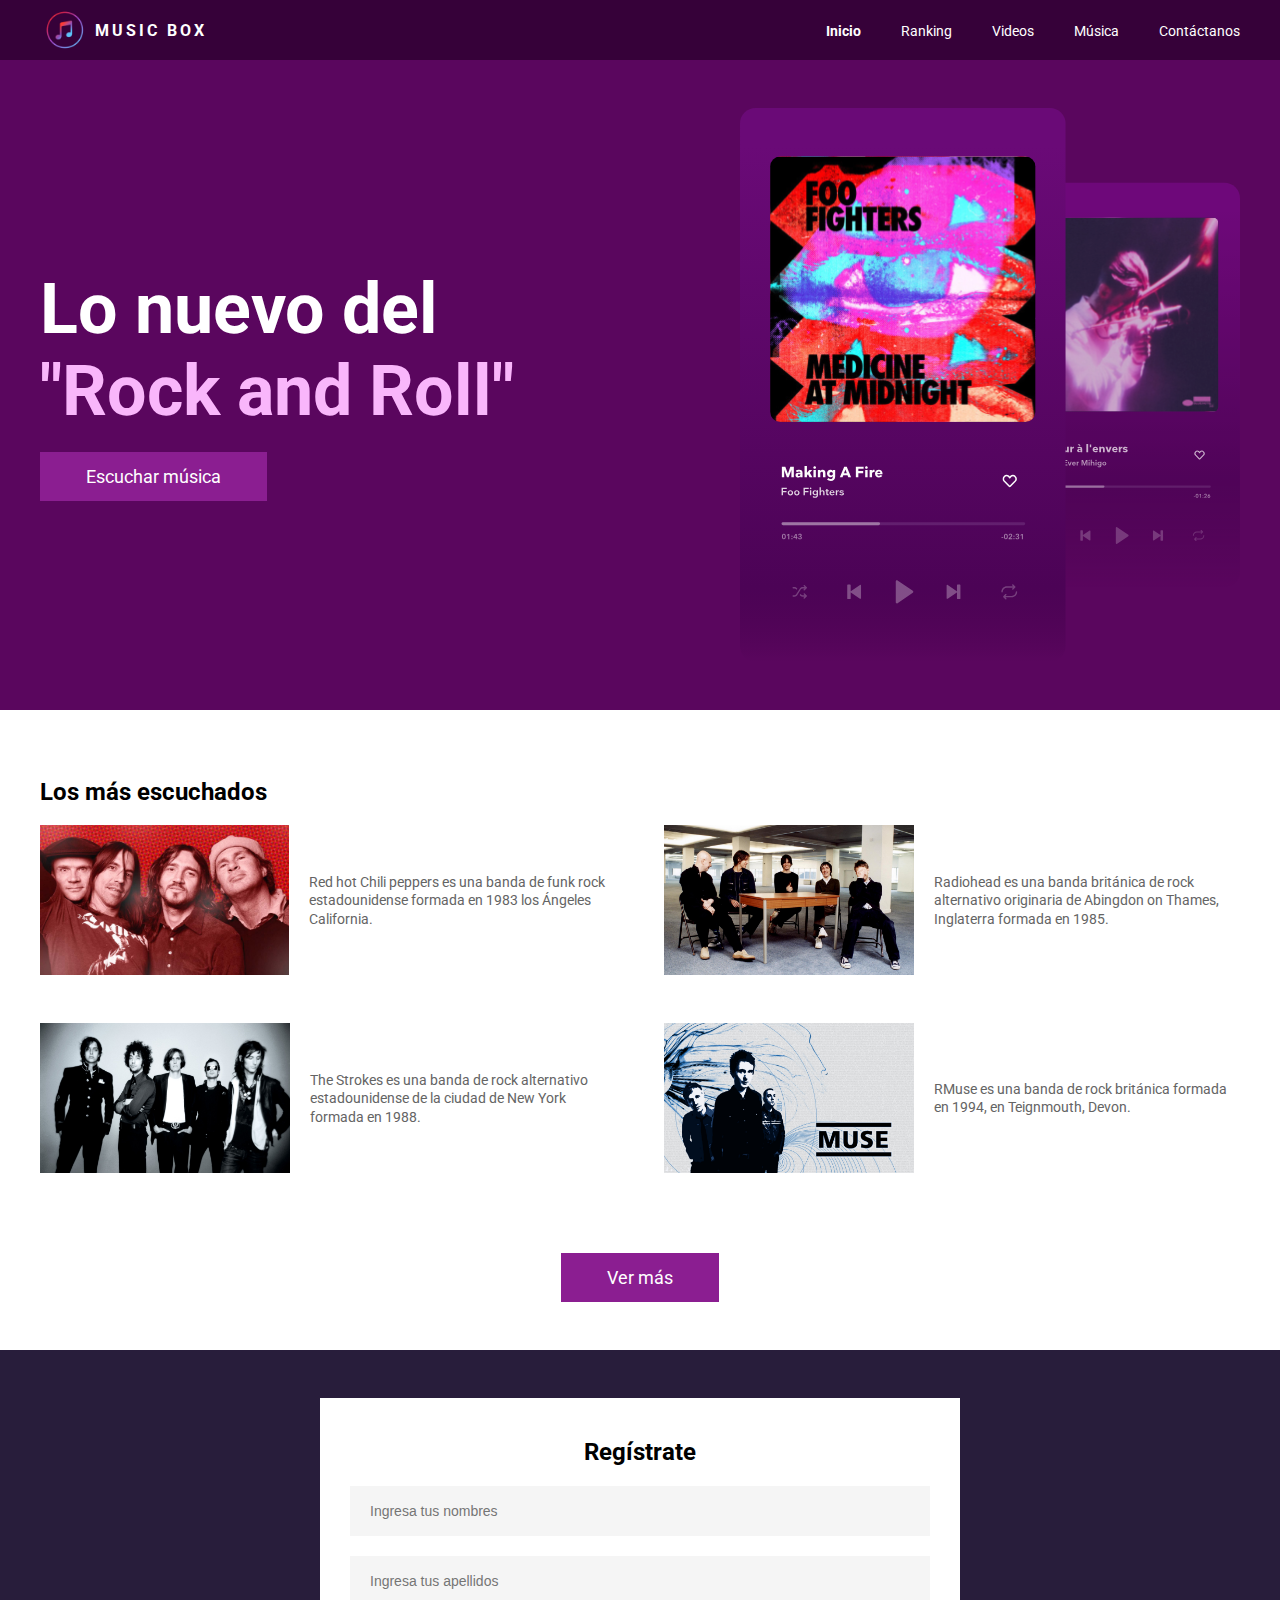
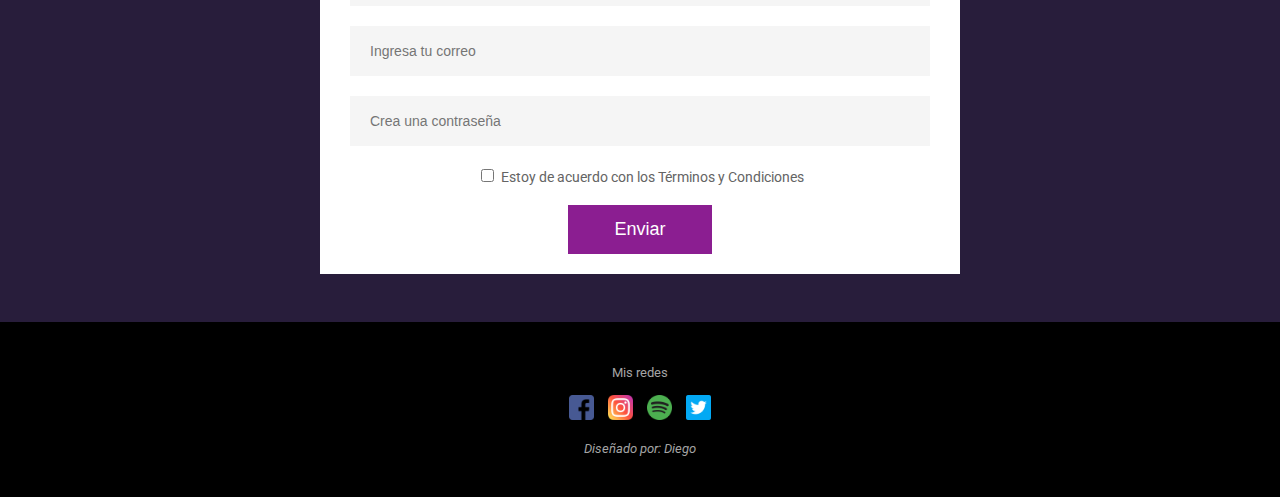
==== index.html @ e7a9f87d "Update index.html" ====
<!DOCTYPE html>
<html lang="en">

<head>
  <meta charset="UTF-8">
  <meta http-equiv="X-UA-Compatible" content="IE=edge">
  <meta name="viewport" content="width=device-width, initial-scale=1.0">
  <link rel="stylesheet" href="./style.css">
  <title>Inicio</title>
</head>

<body>
  <style>
    body {
      margin: 0;
      padding: 0;
      font-family: 'Roboto', sans-serif;
    }

    nav {
      background-color: #360139;
      height: 60px;
    }

    a {
      text-decoration: none;
    }

    h1 {
      margin: 0;
    }

    .text {
      font-size: 14px;
      color: #646464;
    }

    .container {
      max-width: 1200px;
      min-width: 500px;
      width: 100%;
      margin: auto;
      padding: 0 10px;
    }

    .fx-between {
      display: flex;
      align-items: center;
      justify-content: space-between;
    }

    .fx-item-center {
      display: flex;
      align-items: center;
    }

    .listas {
      list-style: none;
    }

    .listas a {
      color: #fff;
      margin-left: 40px;
      font-size: 14px;
    }

    .button-one {
      background-color: #8b1e91;
      padding: 14px 46px;
      display: inline-block;
      color: #fff;
      /* font-weight: bolder; */
      font-size: 18px;
      border: none;
      cursor: pointer;
    }

    /* header */
    .header {
      background-color: #5a065e;
    }

    .header-music {
      padding: 3rem 0;
    }

    .header-title {
      font-size: 70px;
      max-width: 550px;
      color: #fff;
      margin-bottom: 20px;
    }

    .header-title span {
      color: #f9b6fb;
    }

    .header-img {
      max-width: 500px;
      min-width: 200px;
    }

    /* los mas escuchados */
    .escuchado {
      padding: 3rem 0;
    }

    .escuchado-grid {
      display: grid;
      grid-template-columns: 1fr 1fr;
      grid-gap: 3rem;
    }

    .escuchado-item img {
      height: 150px;
      width: 250px;
    }

    .escuchado-item p {
      line-height: 1.3;
      padding-left: 20px;
    }

    .escuchado-button {
      text-align: center;
      margin-top: 5rem;
    }

    /* registro */
    .registro {
      padding: 3rem 0;
      background-color: #281d3b;
    }

    .form {
      display: flex;
      align-items: center;
      flex-direction: column;
    }

    .form input[type="text"] {
      width: 90%;
      height: 40px;
      margin-bottom: 20px;
      background-color: #f5f5f5;
      border: none;
      font-size: 14px;
      padding: 5px 20px;
    }

    .registro-form {
      background-color: #fff;
      max-width: 600px;
      margin: auto;
      text-align: center;
      padding: 20px;
    }

    /* footer */
    footer {
      background-color: #000;
      padding: 40px 0;
      color: #a4a4a4;
    }

    .footer-iconos {
      margin: 14px 0;
    }

    .footer-contenido {
      text-align: center;
    }

    .footer-redes {
      width: 25px;
      margin: 0 5px;
    }

    @media screen and (max-width: 990px) {
      .header-title {
        font-size: 36px;
      }
      .button-one {
        padding: 10px 24px;
        font-size: 14px;
      }
      .escuchado-grid {
        grid-template-columns: 1fr;
      }
    }
  </style>

  <nav class="fx-item-center">
    <div class="container fx-between">
      <a class="logo" href="/">
        <img src="./img/logo.png" alt="">
        <span>MUSIC BOX</span>
      </a>
      <ul class="fx-item-center listas">
        <li><a class="activo" href="/">Inicio</a></li>
        <li><a href="./ranking.html">Ranking</a></li>
        <li><a href="./videos.html">Videos</a></li>
        <li><a href="./musica.html">Música</a></li>
        <li><a href="./contactos.html">Contáctanos</a></li>
      </ul>
    </div>
  </nav>

  <header class="header">
    <div class="container">
      <div class="header-music fx-between">
        <div>
          <h1 class="header-title">Lo nuevo del <span>"Rock and Roll"</span></h1>
          <a class="button-one" href="./musica.html">Escuchar música</a>
        </div>
        <img class="header-img" src="./img/rep.svg" alt="reproductor">
      </div>
    </div>
  </header>

  <section class="escuchado">
    <div class="container">
      <h2>Los más escuchados</h2>
      <div class="escuchado-grid">

        <div class="escuchado-item fx-item-center">
          <img src="./img/red.jpg" alt="img">
          <p class="text">Red hot Chili peppers es una
            banda de funk rock
            estadounidense formada en 1983
            los Ángeles California.</p>
        </div>

        <div class="escuchado-item fx-item-center">
          <img src="./img/rad.jpg" alt="img">
          <p class="text">Radiohead es una banda británica
            de rock alternativo originaria de
            Abingdon on Thames, Inglaterra
            formada en 1985.</p>
        </div>

        <div class="escuchado-item fx-item-center">
          <img src="./img/str.jpg" alt="img">
          <p class="text">The Strokes es una banda de rock
            alternativo estadounidense de la
            ciudad de New York formada en 1988.</p>
        </div>

        <div class="escuchado-item fx-item-center">
          <img src="./img/mus.jpg" alt="img">
          <p class="text">RMuse es una banda de rock
            británica formada en 1994,
            en Teignmouth, Devon.</p>
        </div>
      </div>
      <div class="escuchado-button">
        <a class="button-one" href="./videos.html">Ver más</a>
      </div>
    </div>
  </section>

  <section class="registro">
    <div class="container">
      <div class="registro-form">
        <h2>Regístrate</h2>
        <form class="form" action="">
          <input type="text" name="" placeholder="Ingresa tus nombres">
          <input type="text" name="" placeholder="Ingresa tus apellidos">
          <input type="text" name="" placeholder="Ingresa tu correo">
          <input type="text" name="" placeholder="Crea una contraseña">
          <div>
            <input type="checkbox" name="">
            <span class="text">Estoy de acuerdo con los Términos y Condiciones</span>
          </div>
          <br>
          <button class="button-one" href="">Enviar</button>
        </form>
      </div>
    </div>
  </section>

  <footer>
    <div class="container">
      <div class="footer-contenido">
        <small>Mis redes</small>
        <div class="footer-iconos">
          <img class="footer-redes" src="./img/redes/facebook.png" alt="">
          <img class="footer-redes" src="./img/redes/instagram.png" alt="">
          <img class="footer-redes" src="./img/redes/spotify.png" alt="">
          <img class="footer-redes" src="./img/redes/twitter.png" alt="">
        </div>
        <small><i>Diseñado por: Diego</i></small>
      </div>
    </div>
  </footer>
</body>

</html>
---- style.css ----
@import url('https://fonts.googleapis.com/css2?family=Roboto:ital,wght@0,400;0,500;1,100;1,300;1,700&display=swap');
.logo {
  display: flex;
  align-items: center;
}
.logo img{
  width: 50px;
}
.logo span{
  font-weight: bolder;
  color: #fff;
  font-size: 16px;
  margin-left: 5px;
  letter-spacing: 3px;
}
.activo {
  font-weight: bolder;
}
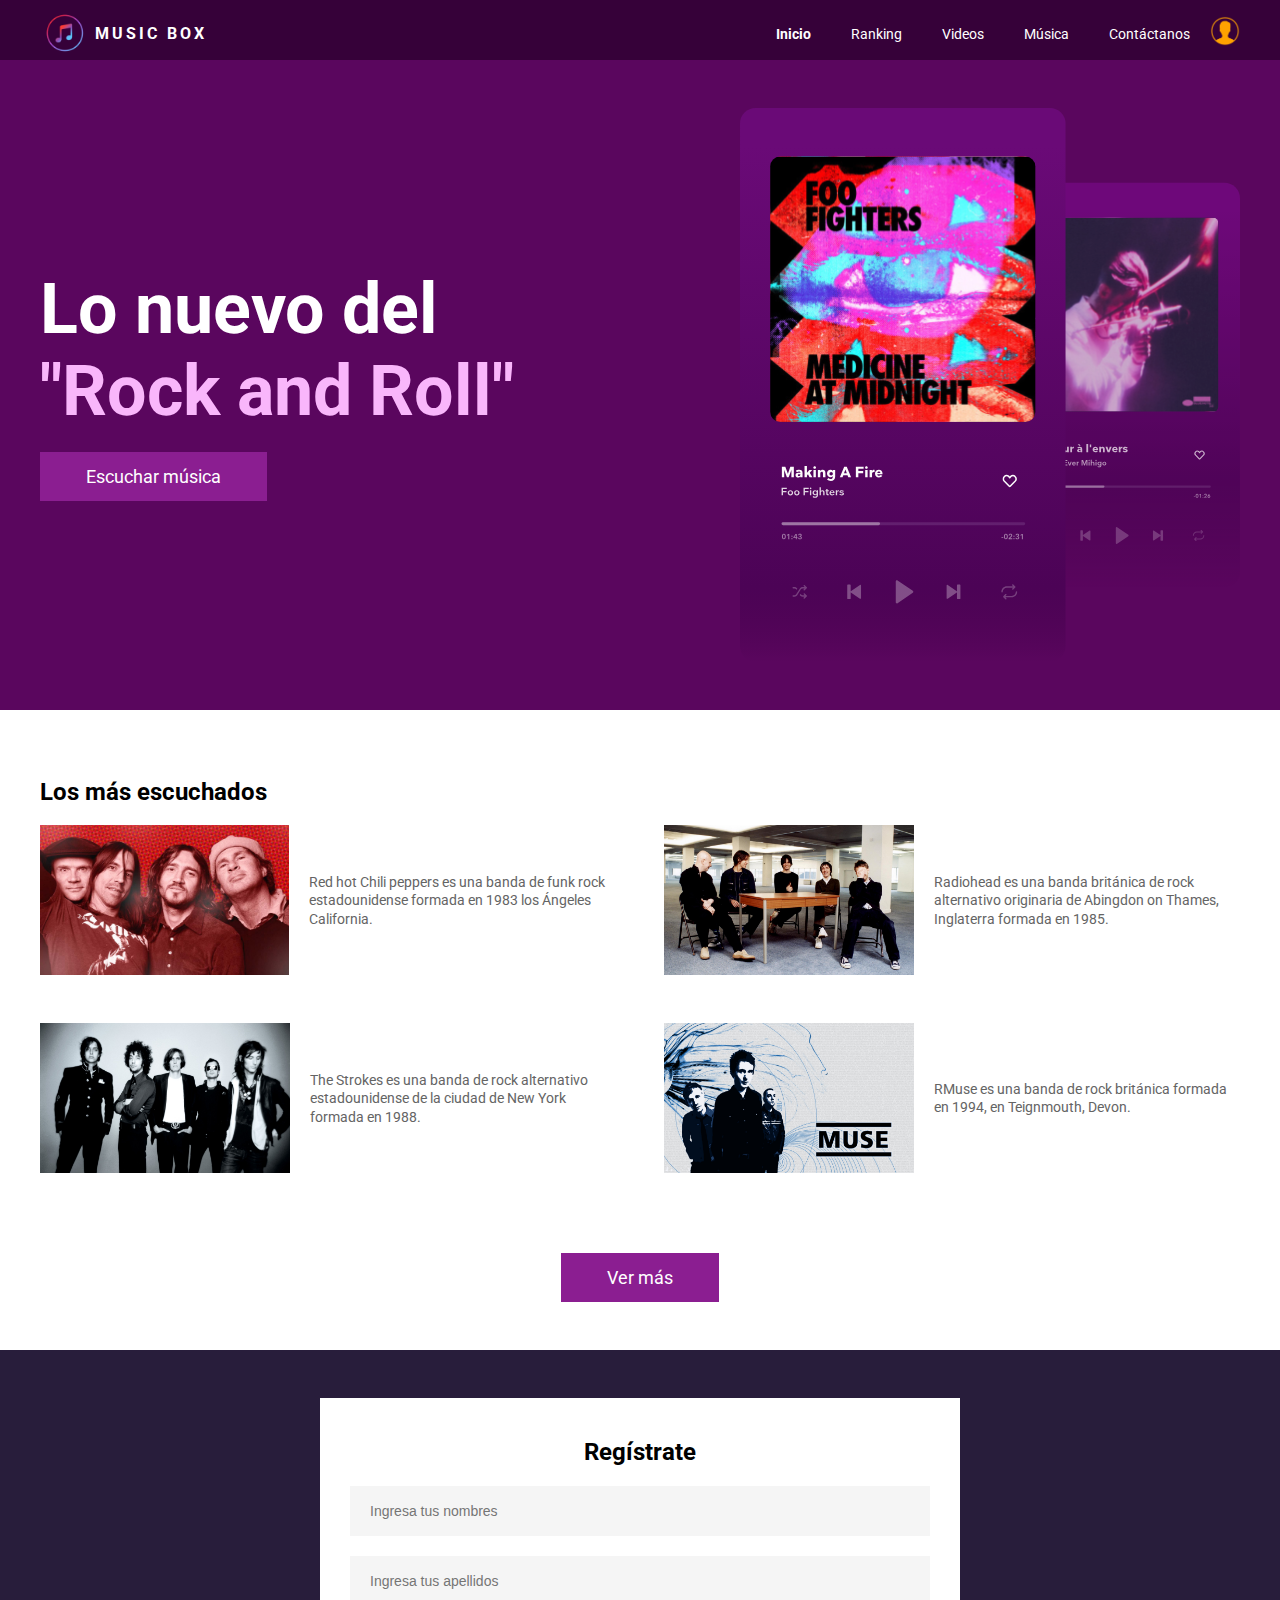
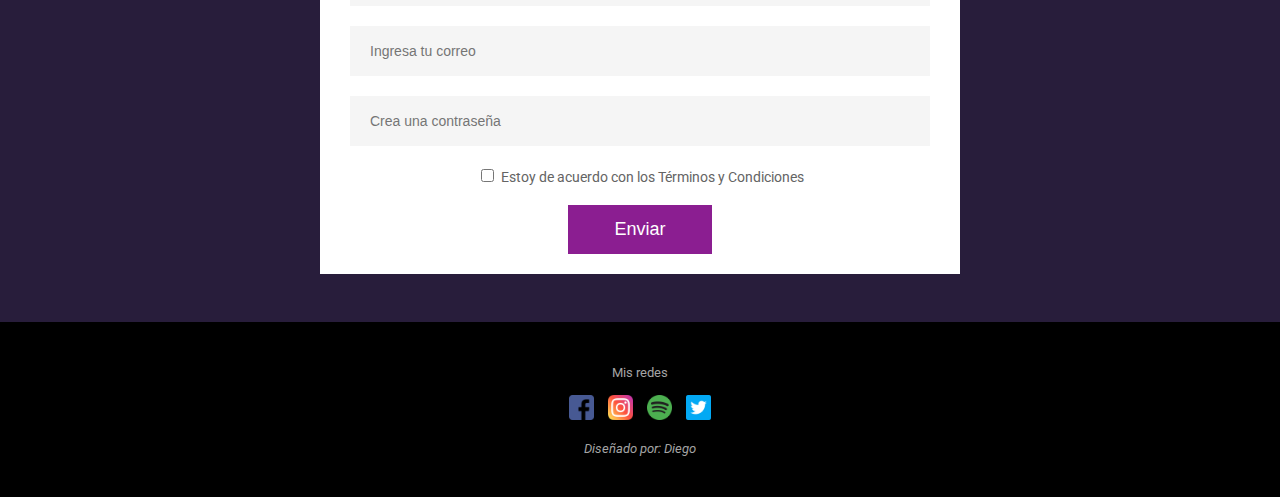
==== commit 680bfc66: "modificaciones de index" ====
--- a/index.html
+++ b/index.html
@@ -3,6 +3,7 @@
 
 <head>
   <meta charset="UTF-8">
+  <link rel="icon" href="./img/mus.ico"> 
   <meta http-equiv="X-UA-Compatible" content="IE=edge">
   <meta name="viewport" content="width=device-width, initial-scale=1.0">
   <link rel="stylesheet" href="./style.css">
@@ -11,70 +12,6 @@
 
 <body>
   <style>
-    body {
-      margin: 0;
-      padding: 0;
-      font-family: 'Roboto', sans-serif;
-    }
-
-    nav {
-      background-color: #360139;
-      height: 60px;
-    }
-
-    a {
-      text-decoration: none;
-    }
-
-    h1 {
-      margin: 0;
-    }
-
-    .text {
-      font-size: 14px;
-      color: #646464;
-    }
-
-    .container {
-      max-width: 1200px;
-      min-width: 500px;
-      width: 100%;
-      margin: auto;
-      padding: 0 10px;
-    }
-
-    .fx-between {
-      display: flex;
-      align-items: center;
-      justify-content: space-between;
-    }
-
-    .fx-item-center {
-      display: flex;
-      align-items: center;
-    }
-
-    .listas {
-      list-style: none;
-    }
-
-    .listas a {
-      color: #fff;
-      margin-left: 40px;
-      font-size: 14px;
-    }
-
-    .button-one {
-      background-color: #8b1e91;
-      padding: 14px 46px;
-      display: inline-block;
-      color: #fff;
-      /* font-weight: bolder; */
-      font-size: 18px;
-      border: none;
-      cursor: pointer;
-    }
-
     /* header */
     .header {
       background-color: #5a065e;
@@ -192,16 +129,19 @@
 
   <nav class="fx-item-center">
     <div class="container fx-between">
-      <a class="logo" href="/">
+      <a class="logo" href="./">
         <img src="./img/logo.png" alt="">
         <span>MUSIC BOX</span>
       </a>
       <ul class="fx-item-center listas">
-        <li><a class="activo" href="/">Inicio</a></li>
+        <li><a class="activo" href="./">Inicio</a></li>
         <li><a href="./ranking.html">Ranking</a></li>
         <li><a href="./videos.html">Videos</a></li>
         <li><a href="./musica.html">Música</a></li>
         <li><a href="./contactos.html">Contáctanos</a></li>
+        <li>
+          <img class="imagen-user" src="./img/user.png" alt="">
+        </li>
       </ul>
     </div>
   </nav>
--- a/style.css
+++ b/style.css
@@ -1,18 +1,100 @@
 @import url('https://fonts.googleapis.com/css2?family=Roboto:ital,wght@0,400;0,500;1,100;1,300;1,700&display=swap');
+
+body {
+  margin: 0;
+  padding: 0;
+  font-family: 'Roboto', sans-serif;
+}
+
+nav {
+  background-color: #360139;
+  height: 60px;
+}
+
+a {
+  text-decoration: none;
+}
+
+h1 {
+  margin: 0;
+}
+
+.fx-between {
+  display: flex;
+  align-items: center;
+  justify-content: space-between;
+}
+
+.fx-item-center {
+  display: flex;
+  align-items: center;
+}
+
+.listas {
+  list-style: none;
+}
+
+.listas a {
+  color: #fff;
+  margin-left: 40px;
+  font-size: 14px;
+}
+
+.button-one {
+  background-color: #8b1e91;
+  padding: 14px 46px;
+  display: inline-block;
+  color: #fff;
+  /* font-weight: bolder; */
+  font-size: 18px;
+  border: none;
+  cursor: pointer;
+}
+
+.text {
+  font-size: 14px;
+  color: #646464;
+}
+
+.container {
+  max-width: 1200px;
+  min-width: 500px;
+  width: 100%;
+  margin: auto;
+  padding: 0 10px;
+}
+
 .logo {
   display: flex;
   align-items: center;
 }
-.logo img{
+
+.logo img {
   width: 50px;
 }
-.logo span{
+
+.logo span {
   font-weight: bolder;
   color: #fff;
   font-size: 16px;
   margin-left: 5px;
   letter-spacing: 3px;
 }
+
 .activo {
   font-weight: bolder;
+}
+
+.ranking-white {
+  background-color: #fff;
+  padding: 2rem !important;
+}
+
+.ranking-white h2 {
+  padding-left: 2.5rem;
+}
+
+.imagen-user {
+  width: 30px;
+  margin-left: 20px;
 }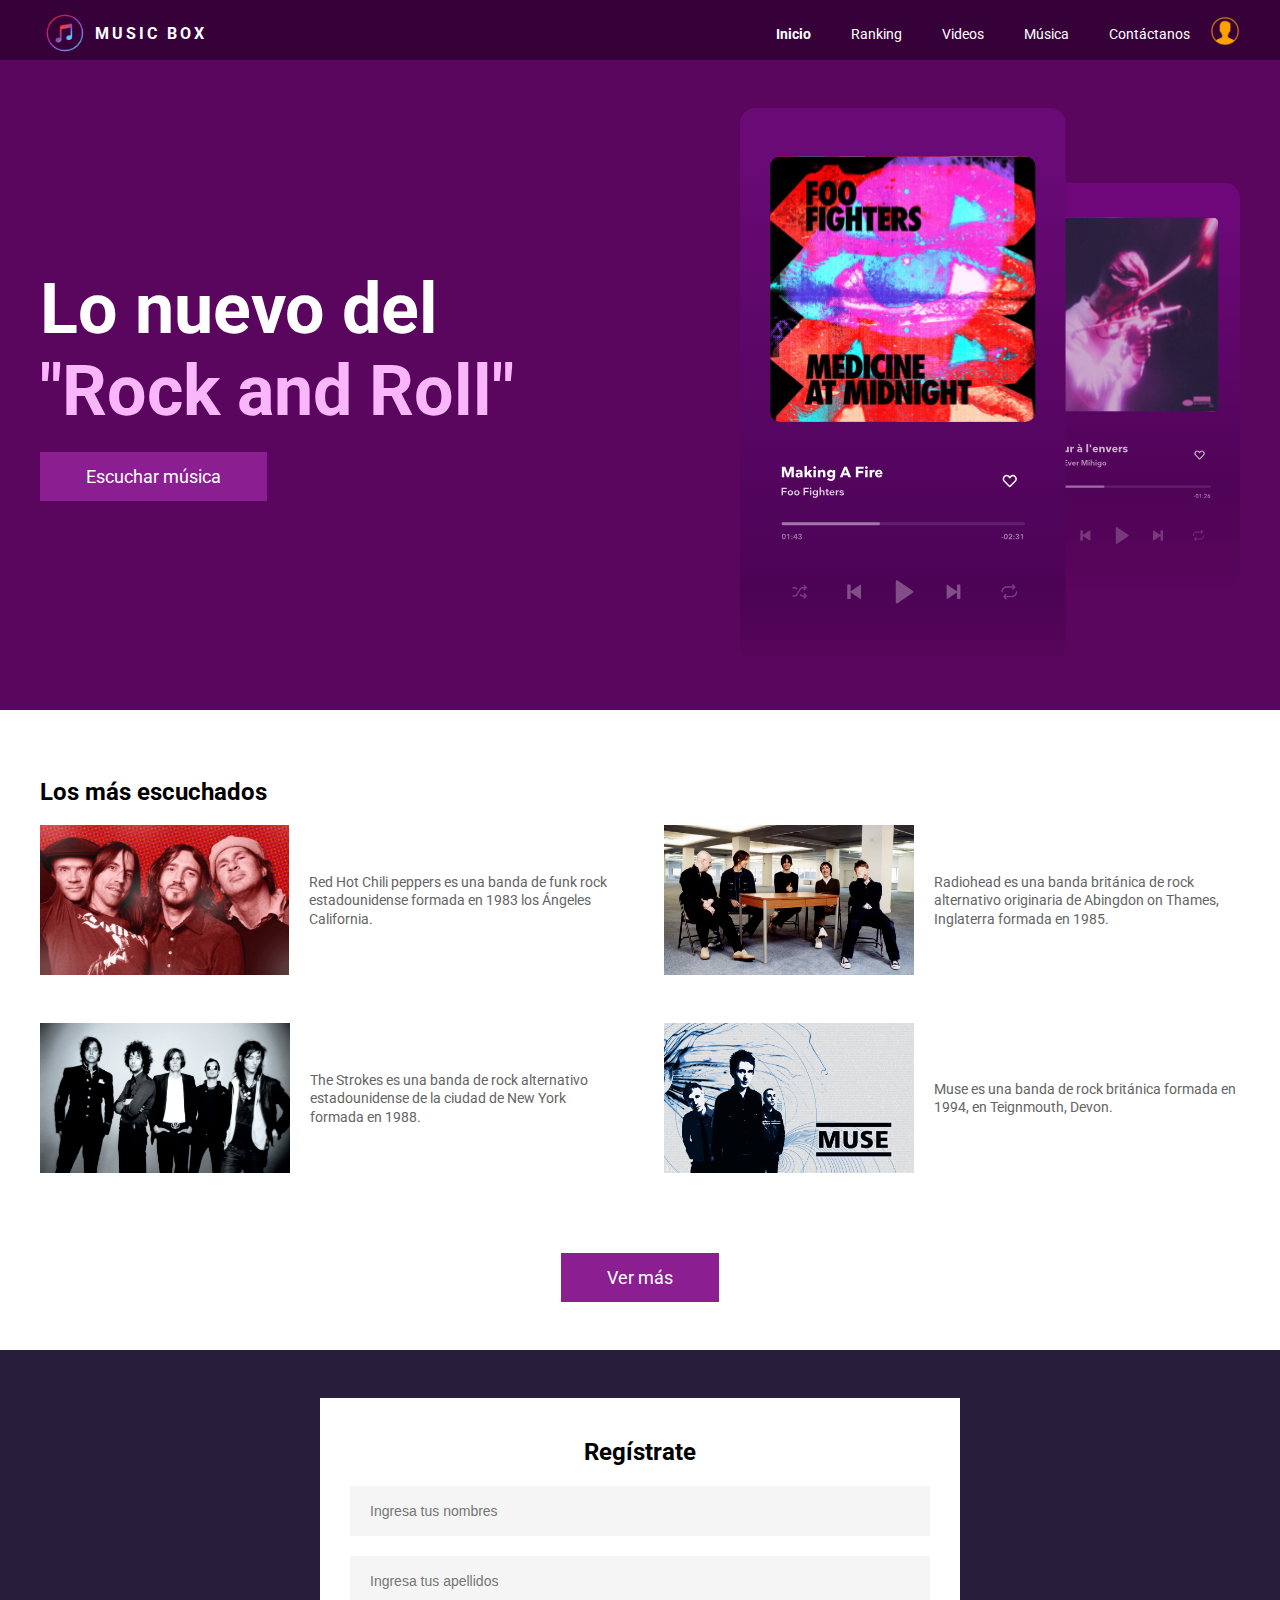
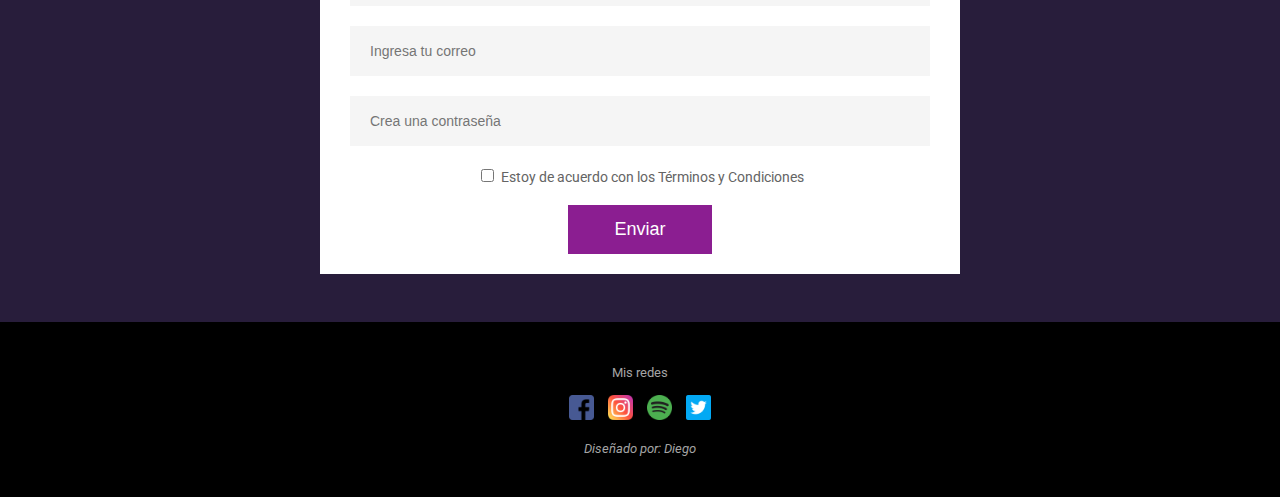
==== commit 4ae6a9ee: "creando" ====
--- a/index.html
+++ b/index.html
@@ -165,7 +165,7 @@
 
         <div class="escuchado-item fx-item-center">
           <img src="./img/red.jpg" alt="img">
-          <p class="text">Red hot Chili peppers es una
+          <p class="text">Red Hot Chili peppers es una
             banda de funk rock
             estadounidense formada en 1983
             los Ángeles California.</p>
@@ -188,7 +188,7 @@
 
         <div class="escuchado-item fx-item-center">
           <img src="./img/mus.jpg" alt="img">
-          <p class="text">RMuse es una banda de rock
+          <p class="text">Muse es una banda de rock
             británica formada en 1994,
             en Teignmouth, Devon.</p>
         </div>
--- a/style.css
+++ b/style.css
@@ -97,4 +97,11 @@
 .imagen-user {
   width: 30px;
   margin-left: 20px;
+}
+
+.ico-search {
+  position: absolute;
+  width: 25px;
+  top: 14px;
+  right: 4rem;
 }